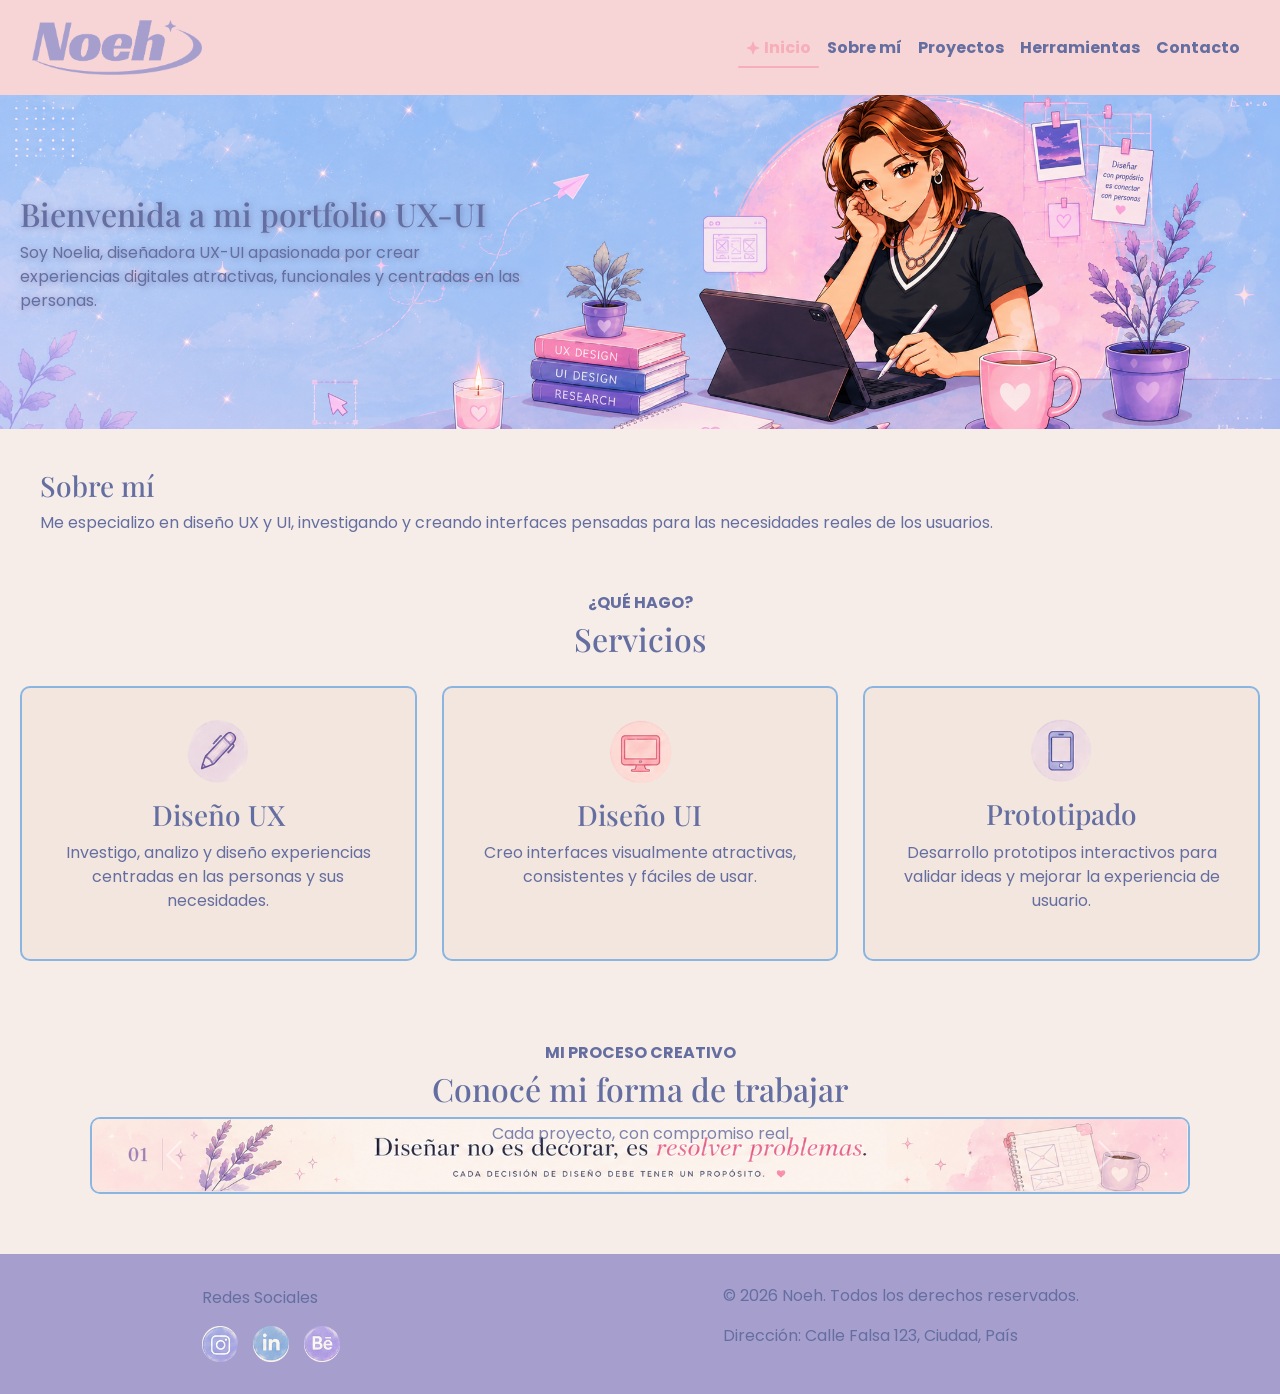
==== index.html @ d0d3dd11 "content: agrega textos personalizados en carousels de todas las paginas" ====
<!DOCTYPE html>
<html lang="es">
<head>
  <meta charset="UTF-8" />
  <meta name="viewport" content="width=device-width, initial-scale=1.0" />
  <title>Noeh | Portfolio UX-UI</title>

  <link rel="preconnect" href="https://fonts.googleapis.com">
  <link rel="preconnect" href="https://fonts.gstatic.com" crossorigin>
  <link href="https://fonts.googleapis.com/css2?family=Playfair+Display:wght@700&family=Poppins:wght@400;600;700&display=swap" rel="stylesheet">

  <!-- Bootstrap CSS (CDN) -->
  <link href="https://cdn.jsdelivr.net/npm/bootstrap@5.3.3/dist/css/bootstrap.min.css" rel="stylesheet">

  <link rel="stylesheet" href="styles/style.css" />
</head>
<body class="fondo-rosa">

  <!--navbar de Bootstrap-->
  <nav class="navbar navbar-expand-md navbar-custom">
    <div class="container-fluid">
      <a class="navbar-brand" href="index.html">
        <img src="assets/images/noehlogo.png" alt="Logo Noeh" />
      </a>

      <button class="navbar-toggler" type="button" data-bs-toggle="collapse" data-bs-target="#navbarNav" aria-controls="navbarNav" aria-expanded="false" aria-label="Abrir menú">
        <span class="navbar-toggler-icon"></span>
      </button>

      <div class="collapse navbar-collapse" id="navbarNav">
        <ul class="navbar-nav ms-auto">
          <li class="nav-item"><a class="nav-link active" href="index.html">Inicio</a></li>
          <li class="nav-item"><a class="nav-link" href="pages/sobre-mi.html">Sobre mí</a></li>
          <li class="nav-item"><a class="nav-link" href="pages/proyectos.html">Proyectos</a></li>
          <li class="nav-item"><a class="nav-link" href="pages/herramientas.html">Herramientas</a></li>
          <li class="nav-item"><a class="nav-link" href="pages/contacto.html">Contacto</a></li>
        </ul>
      </div>
    </div>
  </nav>

  <!--hero con imagen de fondo-->
  <section class="hero-imagen">
    <div class="hero-texto">
      <h2>Bienvenida a mi portfolio UX-UI</h2>
      <p>Soy Noelia, diseñadora UX-UI apasionada por crear experiencias digitales atractivas, funcionales y centradas en las personas.</p>
    </div>
  </section>

  <!--main es principal-->
  <main>

    <article>
      <h3>Sobre mí</h3>
      <p>Me especializo en diseño UX y UI, investigando y creando interfaces pensadas para las necesidades reales de los usuarios.</p>
    </article>

    <section class="seccion-centrada">
      <p class="etiqueta">¿QUÉ HAGO?</p>
      <h2>Servicios</h2>

      <div class="lista">

        <article class="card" tabindex="0">
          <img src="assets/images/disenioux.png" alt="Ícono Diseño UX" />
          <h3>Diseño UX</h3>
          <p>Investigo, analizo y diseño experiencias centradas en las personas y sus necesidades.</p>
        </article>

        <article class="card" tabindex="0">
          <img src="assets/images/disenioui.png" alt="Ícono Diseño UI" />
          <h3>Diseño UI</h3>
          <p>Creo interfaces visualmente atractivas, consistentes y fáciles de usar.</p>
        </article>

        <article class="card" tabindex="0">
          <img src="assets/images/prototipado.png" alt="Ícono Prototipado" />
          <h3>Prototipado</h3>
          <p>Desarrollo prototipos interactivos para validar ideas y mejorar la experiencia de usuario.</p>
        </article>

      </div>
    </section>

    <!--sección de galería con carousel de 8 banners y reproducción automática-->
    <section class="galeria">
      <p class="etiqueta">MI PROCESO CREATIVO</p>
      <h2>Conocé mi forma de trabajar</h2>

      <div id="carouselGaleria" class="carousel slide" data-bs-ride="carousel" data-bs-interval="3000">
        <div class="carousel-indicators">
          <button type="button" data-bs-target="#carouselGaleria" data-bs-slide-to="0" class="active" aria-current="true" aria-label="Slide 1"></button>
          <button type="button" data-bs-target="#carouselGaleria" data-bs-slide-to="1" aria-label="Slide 2"></button>
          <button type="button" data-bs-target="#carouselGaleria" data-bs-slide-to="2" aria-label="Slide 3"></button>
          <button type="button" data-bs-target="#carouselGaleria" data-bs-slide-to="3" aria-label="Slide 4"></button>
          <button type="button" data-bs-target="#carouselGaleria" data-bs-slide-to="4" aria-label="Slide 5"></button>
          <button type="button" data-bs-target="#carouselGaleria" data-bs-slide-to="5" aria-label="Slide 6"></button>
          <button type="button" data-bs-target="#carouselGaleria" data-bs-slide-to="6" aria-label="Slide 7"></button>
          <button type="button" data-bs-target="#carouselGaleria" data-bs-slide-to="7" aria-label="Slide 8"></button>
        </div>

        <div class="carousel-inner">
          <div class="carousel-item active">
            <img src="assets/images/banner1.png" alt="Banner 1" />
            <div class="carousel-caption d-none d-md-block">
              <p>Cada proyecto, con compromiso real</p>

              
            </div>
          </div>
          <div class="carousel-item">
            <img src="assets/images/banner2.png" alt="Banner 2" />
            <div class="carousel-caption d-none d-md-block">
              <p>Diseño prolijo, pensado al detalle</p> 
            </div>
          </div>
          <div class="carousel-item">
            <img src="assets/images/banner3.png" alt="Banner 3" />
            <div class="carousel-caption d-none d-md-block">
              <p>Procesos eficientes, resultados claros</p>
            </div>
          </div>
          <div class="carousel-item">
            <img src="assets/images/banner4.png" alt="Banner 4" />
            <div class="carousel-caption d-none d-md-block">
              <p>Investigación antes que suposición</p>
            </div>
          </div>
          <div class="carousel-item">
            <img src="assets/images/banner5.png" alt="Banner 5" />
            <div class="carousel-caption d-none d-md-block">
              <p>Cada pantalla, con un propósito</p>
            </div>
          </div>
          <div class="carousel-item">
            <img src="assets/images/banner6.png" alt="Banner 6" />
            <div class="carousel-caption d-none d-md-block">
              <p>Escucho antes de diseñar</p>
            </div>
          </div>
          <div class="carousel-item">
            <img src="assets/images/banner7.png" alt="Banner 7" />
            <div class="carousel-caption d-none d-md-block">
              <p>Iteración constante, mejora continua</p>
            </div>
          </div>
          <div class="carousel-item">
            <img src="assets/images/banner8.png" alt="Banner 8" />
            <div class="carousel-caption d-none d-md-block">
              <p>Comprometida con cada entrega</p>
            </div>
          </div>
        </div>

        <button class="carousel-control-prev" type="button" data-bs-target="#carouselGaleria" data-bs-slide="prev">
          <span class="carousel-control-prev-icon" aria-hidden="true"></span>
          <span class="visually-hidden">Anterior</span>
        </button>
        <button class="carousel-control-next" type="button" data-bs-target="#carouselGaleria" data-bs-slide="next">
          <span class="carousel-control-next-icon" aria-hidden="true"></span>
          <span class="visually-hidden">Siguiente</span>
        </button>
      </div>
    </section>

  </main>

  <!--footer es pie de página-->
  <footer>
   <div class="footer-content">
  <p>Redes Sociales</p>
  <div class="footer-redes">
    <a href="#" target="_blank">
      <img src="assets/images/footerinstagram.png" alt="Instagram" />
    </a>
    <a href="http://www.linkedin.com/in/noelia-arcidiacono-9204953a7" target="_blank">
      <img src="assets/images/footerlinkedin.png" alt="LinkedIn" />
    </a>
    <a href="https://www.behance.net/noeliaarcidia1" target="_blank">
      <img src="assets/images/footerbehance.png" alt="Behance" />
    </a>
  </div>
</div>

    <div class="footer-content">
      <p>© 2026 Noeh. Todos los derechos reservados.</p>
      <p>Dirección: Calle Falsa 123, Ciudad, País</p>
    </div>
  </footer>

  <!-- Bootstrap JS (CDN) - siempre antes del cierre de body -->
  <script src="https://cdn.jsdelivr.net/npm/bootstrap@5.3.3/dist/js/bootstrap.bundle.min.js"></script>

</body>
</html>

<!--el header y el footer no cambian. lo obligatorio del header es el logo y los botones
del footer rrss copy y dirección-->
<!--el titulo en h1 solo se puede usar una vez, h2 titulo de secciones (solo para titilos)
h3 subitulos o titulos de productos o cards, h4 subtitulos de titulos de productos-->
<!--p es para texto comun y corriente sin titulo, usada para subtitulo de h1-->
<!--hacer los footers y headers de las secciones y agregar los links
-->
---- styles/style.css ----
/* =====================================================
   RESET GLOBAL
   ===================================================== */

* {
  margin: 0;
  padding: 0;
  box-sizing: border-box;
}

/* =====================================================
   PALETA DE COLORES
   Fondo general: #f2e6df
   Títulos y logo: #a69fce
   Subtítulos y detalles: #89b5e0
   Texto y sombreados: #656ea0
   Fondo hero y detalles: #f7adba
   ===================================================== */

body {
  font-family: 'Poppins', sans-serif;
  background-color: rgb(242, 230, 223);
  color: rgb(101, 110, 160);
}

/* Clase extra para páginas con fondo rosa completo (ej: Sobre mí) */
.fondo-rosa {
  background-color: #f2e6dfae;
}

h1,
h2,
h3 {
  font-family: 'Playfair Display', serif;
}

/* =====================================================
   HEADER / NAVBAR
   Mobile-first: logo arriba, nav abajo (grid de 1 columna)
   ===================================================== */

header {
  display: grid;
  grid-template-columns: 1fr;
  grid-template-areas:
    "logo"
    "nav";
  gap: 15px;
  align-items: center;
  background-color: rgba(247, 173, 186, 0.4);
  padding: 20px;
}

header .logo {
  grid-area: logo;
}

header .logo img {
  height: 60px;
}

header nav {
  grid-area: nav;
}

header nav ul {
  display: flex;
  flex-wrap: wrap;
  align-items: center;
  gap: 20px;
  list-style: none;
}

header nav ul li a {
  color: rgb(101, 110, 160);
  text-decoration: none;
  font-weight: bold;
}

header nav ul li a:hover {
  color: rgb(166, 159, 206);
}

/* ---------- MAIN ---------- */

main {
  padding: 20px;
}

/* ---------- HERO CON IMAGEN DE FONDO (solo Index) ---------- */

.hero-imagen {
  background-image: url('../assets/images/heroceleste.png');
  background-size: cover;
  background-position: right center;
  padding: 100px 20px;
}

.hero-imagen .hero-texto {
  max-width: 500px;
  color: #656ea0;
}

.hero-imagen h2 {
  color: #656ea0;
  text-shadow: 1px 1px 6px #656ea099;
}

.hero-imagen p {
  color: #656ea0;
  text-shadow: 1px 1px 6px #656ea099;
}

.hero-texto {
  flex: 1;
}

.hero h2 {
  color: rgb(101, 110, 160);
}

.imagen-seccion {
  max-width: 300px;
  border-radius: 10px;
}

.seccion-centrada {
  text-align: center;
}

/* =====================================================
   PRESENTACIÓN (Sobre mí, Proyectos, Herramientas, Contacto)
   Mobile-first: texto arriba, imagen abajo (grid de 1 columna con áreas)
   ===================================================== */

.presentacion {
  display: grid;
  grid-template-columns: 1fr;
  grid-template-areas:
    "texto"
    "imagen";
  gap: 30px;
  padding: 40px 20px;
  margin-bottom: 30px;
}

.presentacion-texto {
  grid-area: texto;
  text-align: left;
}

.presentacion-imagen {
  grid-area: imagen;
  width: 100%;
  max-width: 100%;
  height: auto;
  border-radius: 10px;
}

.etiqueta {
  color: rgb(101, 110, 160);
  font-weight: bold;
  margin-bottom: 5px;
}

.punto {
  display: flex;
  align-items: flex-start;
  gap: 15px;
  margin-bottom: 20px;
}

.punto img {
  max-width: 35px;
}

.punto h3 {
  margin-bottom: 5px;
}

.btn-cv {
  display: inline-block;
  background-color: #f7adba;
  color: #f2e6df;
  text-decoration: none;
  font-weight: bold;
  padding: 12px 25px;
  border-radius: 30px;
  margin-top: 10px;
}

.btn-cv:hover {
  background-color: rgb(166, 159, 206);
}

/* Artículos de contenido (párrafos sueltos) */

article {
  padding: 20px;
  margin-bottom: 20px;
}

.destacado {
  color: rgb(247, 173, 186);
  font-weight: bold;
}

/* =====================================================
   GRILLA DE CARDS (Servicios, Stats, Proyectos)
   Mobile-first: 1 columna apilada
   ===================================================== */

.lista {
  display: grid;
  grid-template-columns: 1fr;
  gap: 25px;
  max-width: 1400px;
  margin: 0 auto;
  padding: 20px 0;
}
.card {
  background-color: #f2e6df;
  border: 2px solid rgb(137, 181, 224);
  padding: 30px 25px;
  text-align: center;
  border-radius: 10px;
}

.card img {
  max-width: 70px;
  display: block;
  margin: 0 auto 15px;
}

.card h3 {
  margin-bottom: 10px;
}

/* Imagen de portada dentro de las cards de Proyectos (más grande que un ícono) */

.card img.imagen-proyecto {
  width: 100%;
  height: 140px;
  object-fit: cover;
  margin-bottom: 15px;
  max-width: none;
}

/* =====================================================
   GRILLA DE CARDS CUADRADAS (Herramientas)
   Mobile-first: 1 columna apilada
   ===================================================== */

.lista-cuadrada {
  display: grid;
  grid-template-columns: 1fr;
  gap: 20px;
  max-width: 480px;
  margin: 0 auto;
  padding: 20px 0;
}

.card-cuadrada {
  background-color: #f2e6df;
  border: 2px solid rgb(137, 181, 224);
  padding: 20px;
  aspect-ratio: 1 / 1;
  display: flex;
  flex-direction: column;
  align-items: center;
  justify-content: center;
  text-align: center;
  border-radius: 10px;
}

.card-cuadrada img {
  max-width: 60px;
  margin-bottom: 10px;
}

/* ---------- CONTACTO ---------- */

.contacto-contenido {
  display: flex;
  flex-wrap: wrap;
  gap: 20px;
  padding: 20px 0;
}

.formulario,
.info-contacto {
  background-color: #f2e6df;
  border: 2px solid rgb(137, 181, 224);
  padding: 25px;
  flex: 1 1 300px;
  border-radius: 10px;
}

.formulario label {
  display: block;
  font-weight: bold;
  margin-bottom: 5px;
  margin-top: 15px;
}

.formulario label:first-child {
  margin-top: 0;
}

.formulario input,
.formulario textarea {
  width: 100%;
  padding: 10px;
  border: 1px solid rgb(137, 181, 224);
  border-radius: 10px;
  font-family: 'Poppins', sans-serif;
  color: rgb(101, 110, 160);
}

.formulario button {
  margin-top: 20px;
  background-color: rgb(247, 173, 186);
  color: #f2e6df;
  border: none;
  padding: 12px 25px;
  border-radius: 30px;
  font-weight: bold;
  cursor: pointer;
}

.formulario button:hover {
  background-color: rgb(101, 110, 160);
}

.dato-contacto {
  display: flex;
  align-items: center;
  gap: 15px;
  margin-bottom: 20px;
}

.dato-contacto img {
  max-width: 40px;
}

.dato-contacto h3 {
  font-size: 1rem;
  margin-bottom: 3px;
}

/* =====================================================
   FOOTER
   ===================================================== */

footer {
  display: flex;
  justify-content: space-around;
  align-items: center;
  gap: 20px;
  background-color: rgb(166, 159, 206);
  color: rgb(101, 110, 160);
  padding: 20px;
  flex-wrap: wrap;
}

footer a {
  color: rgb(101, 110, 160);
}

footer .footer-content {
  padding: 10px;
}

/* =====================================================
   RESPONSIVE — ESCALERA MOBILE-FIRST
   ===================================================== */

/* ---------- TABLET (a partir de 768px) ---------- */

@media (min-width: 768px) {

  /* La navbar pasa de apilada a una sola fila: logo a la izquierda, nav a la derecha */
  header {
    grid-template-columns: auto 1fr;
    grid-template-areas: "logo nav";
  }

    .hero-imagen {
    background-position: center;
  }
  header nav ul {
    justify-content: flex-end;
  }

  /* Las cards pasan de 1 a 2 columnas */
  .lista {
    grid-template-columns: repeat(2, 1fr);
  }

  .lista-cuadrada {
    grid-template-columns: repeat(2, 1fr);
  }
}

/* ---------- DESKTOP (a partir de 1024px) ---------- */

@media (min-width: 1024px) {

  /* El texto y la imagen de "Presentación" quedan lado a lado */
  .presentacion {
    grid-template-columns: 2fr 1fr;
    grid-template-areas: "texto imagen";
    align-items: center;
  }

  /* Las cards pasan a 3 columnas */
  .lista {
    grid-template-columns: repeat(3, 1fr);
  }
/* Excepción: Proyectos siempre en 4 columnas en escritorio */
  .lista.lista-4 {
    grid-template-columns: repeat(4, 1fr);
  }
  /* Las cards cuadradas de Herramientas quedan en 3x3 */
  .lista-cuadrada {
    grid-template-columns: repeat(3, 1fr);
  }
}


/* =====================================================
   BOOTSTRAP — ESTILOS PROPIOS SOBRE LOS COMPONENTES
   ===================================================== */

/* ---------- NAVBAR DE BOOTSTRAP ---------- */

.navbar-custom {
  background-color: rgba(247, 173, 186, 0.4);
  padding: 15px 20px;
}

.navbar-custom .navbar-brand img {
  height: 55px;
}

.navbar-custom .nav-link {
  color: rgb(101, 110, 160) !important;
  font-weight: bold;
  font-family: 'Poppins', sans-serif;
}

.navbar-custom .nav-link:hover,
.navbar-custom .nav-link.active {
  color: rgb(166, 159, 206) !important;
}

/* Ícono hamburguesa con el color de la paleta en vez del gris por defecto */
.navbar-custom .navbar-toggler {
  border-color: rgb(101, 110, 160);
}

.navbar-custom .navbar-toggler-icon {
  background-image: url("data:image/svg+xml,%3csvg xmlns='http://www.w3.org/2000/svg' viewBox='0 0 30 30'%3e%3cpath stroke='rgba(101,110,160,1)' stroke-linecap='round' stroke-miterlimit='10' stroke-width='2' d='M4 7h22M4 15h22M4 23h22'/%3e%3c/svg%3e");
}

/* ---------- LINK ACTIVO DEL NAVBAR (con "+" y línea rosa) ---------- */

.navbar-custom .nav-link {
  position: relative;
  padding-bottom: 8px;
}

.navbar-custom .nav-link.active {
  color: rgb(247, 173, 186) !important;
}

/* Destello (imagen) al lado del texto activo */
.navbar-custom .nav-link.active::before {
  content: "";
  display: inline-block;
  width: 14px;
  height: 14px;
  margin-right: 4px;
  background-image: url('../assets/images/destello.png');
  background-size: contain;
  background-repeat: no-repeat;
  vertical-align: middle;
}

/* La línea rosa debajo, solo en el link activo */
.navbar-custom .nav-link.active::after {
  content: "";
  position: absolute;
  left: 0;
  bottom: 0;
  width: 100%;
  height: 2px;
  background-color: rgb(247, 173, 186);
  border-radius: 2px;
}

/* ---------- CAROUSEL / GALERÍA (8 banners, autoplay) ---------- */

.galeria {
  padding: 40px 20px;
  text-align: center;
}

.galeria .carousel {
  max-width: 1100px;
  margin: 0 auto;
  border-radius: 10px;
  overflow: hidden;
  border: 2px solid rgb(137, 181, 224);
}

.galeria .carousel-item img {
  width: 100%;
  height: auto;
  aspect-ratio: 15 / 1;
  object-fit: cover;
}

.galeria .carousel-caption {
  background-color: rgba(101, 110, 160, 0);
  border-radius: 10px;
  padding: 10px;
   color: rgba(101, 110, 160, 0.842)
}

/* Con 8 indicadores, se ven muy apretados por defecto: los achicamos un poco */
.galeria .carousel-indicators [data-bs-target] {
  background-color: rgba(101, 110, 160, 0);
  width: 10px;
  height: 10px;
  border-radius: 50%;
  margin: 0 4px;
}

.galeria .carousel-control-prev-icon,
.galeria .carousel-control-next-icon {
  background-color: rgba(101, 110, 160, 0);
  border-radius: 50%;
  padding: 18px;
}

/* ---------- INTERACCIÓN EN LAS CARDS (hover + selección) ---------- */

.card,
.card-cuadrada {
  transition: box-shadow 0.3s ease, border 0.3s ease;
}

.card:hover,
.card-cuadrada:hover {
  box-shadow: 0 6px 16px rgba(101, 110, 160, 0.5);
}

.card:focus,
.card-cuadrada:focus {
  outline: none;
  border: 4px solid rgb(101, 110, 160);
}

/* Asegurar el color violeta oscuro en los textos de las cards */
.card h3,
.card p {
  color: rgb(101, 110, 160);
}

/* ---------- INTERACCIÓN EN LOS LINKS DEL FOOTER ---------- */

footer a {
  text-decoration: none;
  transition: font-weight 0.2s ease;
}

footer a:hover {
  text-decoration: underline;
}

footer a:focus {
  outline: none;
  font-weight: bold;
}
/* ---------- LOGOS DE REDES SOCIALES EN EL FOOTER ---------- */

.footer-redes {
  display: flex;
  gap: 15px;
  margin-top: 10px;
}

.footer-redes img {
  width: 36px;
  height: 36px;
  transition: transform 0.3s ease;
}

.footer-redes a:hover img {
  transform: scale(1.15);
}
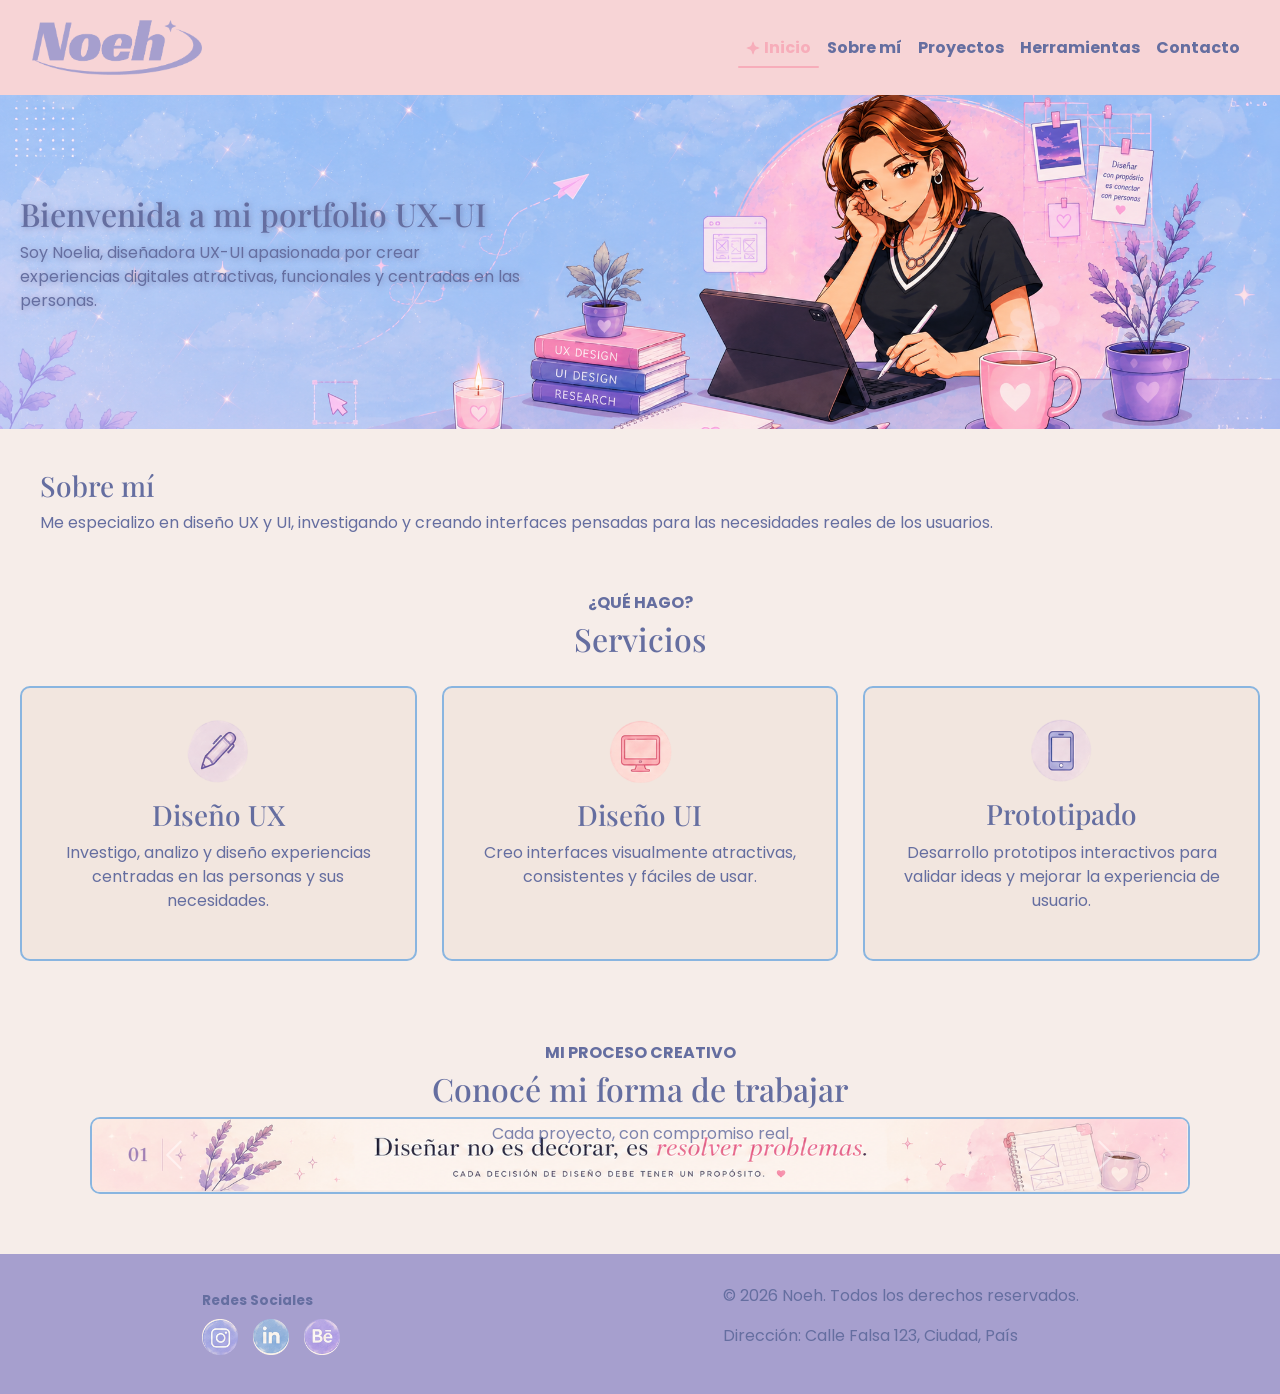
==== commit 2024d2ef: "fix: cambia titulo Redes Sociales de p a h3 y aplica estilo bold" ====
--- a/index.html
+++ b/index.html
@@ -101,7 +101,7 @@
 
         <div class="carousel-inner">
           <div class="carousel-item active">
-            <img src="assets/images/banner1.png" alt="Banner 1" />
+            <img src="assets/images/banner1.png" alt="Cada proyecto, con compromiso real" />
             <div class="carousel-caption d-none d-md-block">
               <p>Cada proyecto, con compromiso real</p>
 
@@ -109,43 +109,43 @@
             </div>
           </div>
           <div class="carousel-item">
-            <img src="assets/images/banner2.png" alt="Banner 2" />
+            <img src="assets/images/banner2.png" alt="Diseño prolijo, pensado al detalle" />
             <div class="carousel-caption d-none d-md-block">
               <p>Diseño prolijo, pensado al detalle</p> 
             </div>
           </div>
           <div class="carousel-item">
-            <img src="assets/images/banner3.png" alt="Banner 3" />
+            <img src="assets/images/banner3.png" alt="Procesos eficientes, resultados claros" />
             <div class="carousel-caption d-none d-md-block">
               <p>Procesos eficientes, resultados claros</p>
             </div>
           </div>
           <div class="carousel-item">
-            <img src="assets/images/banner4.png" alt="Banner 4" />
+            <img src="assets/images/banner4.png" alt="Investigación antes que suposición" />
             <div class="carousel-caption d-none d-md-block">
               <p>Investigación antes que suposición</p>
             </div>
           </div>
           <div class="carousel-item">
-            <img src="assets/images/banner5.png" alt="Banner 5" />
+            <img src="assets/images/banner5.png" alt="Cada pantalla, con un propósito" />
             <div class="carousel-caption d-none d-md-block">
               <p>Cada pantalla, con un propósito</p>
             </div>
           </div>
           <div class="carousel-item">
-            <img src="assets/images/banner6.png" alt="Banner 6" />
+            <img src="assets/images/banner6.png" alt="Escucho antes de diseñar" />
             <div class="carousel-caption d-none d-md-block">
               <p>Escucho antes de diseñar</p>
             </div>
           </div>
           <div class="carousel-item">
-            <img src="assets/images/banner7.png" alt="Banner 7" />
+            <img src="assets/images/banner7.png" alt="Iteración constante, mejora continua" />
             <div class="carousel-caption d-none d-md-block">
               <p>Iteración constante, mejora continua</p>
             </div>
           </div>
           <div class="carousel-item">
-            <img src="assets/images/banner8.png" alt="Banner 8" />
+            <img src="assets/images/banner8.png" alt="Comprometida con cada entrega" />
             <div class="carousel-caption d-none d-md-block">
               <p>Comprometida con cada entrega</p>
             </div>
@@ -168,12 +168,12 @@
   <!--footer es pie de página-->
   <footer>
    <div class="footer-content">
-  <p>Redes Sociales</p>
-  <div class="footer-redes">
-    <a href="#" target="_blank">
-      <img src="assets/images/footerinstagram.png" alt="Instagram" />
-    </a>
-    <a href="http://www.linkedin.com/in/noelia-arcidiacono-9204953a7" target="_blank">
+    <h3>Redes Sociales</h3>
+    <div class="footer-redes">
+      <a href="#" target="_blank">
+        <img src="assets/images/footerinstagram.png" alt="Instagram" />
+      </a>
+      <a href="http://www.linkedin.com/in/noelia-arcidiacono-9204953a7" target="_blank">
       <img src="assets/images/footerlinkedin.png" alt="LinkedIn" />
     </a>
     <a href="https://www.behance.net/noeliaarcidia1" target="_blank">
--- a/styles/style.css
+++ b/styles/style.css
@@ -370,6 +370,13 @@
 footer .footer-content {
   padding: 10px;
 }
+
+footer .footer-content h3 {
+  font-size: 0.85rem;
+  font-weight: bold;
+  font-family: 'Poppins', sans-serif;
+}
+
 
 /* =====================================================
    RESPONSIVE — ESCALERA MOBILE-FIRST
@@ -568,21 +575,7 @@
   color: rgb(101, 110, 160);
 }
 
-/* ---------- INTERACCIÓN EN LOS LINKS DEL FOOTER ---------- */
-
-footer a {
-  text-decoration: none;
-  transition: font-weight 0.2s ease;
-}
-
-footer a:hover {
-  text-decoration: underline;
-}
-
-footer a:focus {
-  outline: none;
-  font-weight: bold;
-}
+
 /* ---------- LOGOS DE REDES SOCIALES EN EL FOOTER ---------- */
 
 .footer-redes {
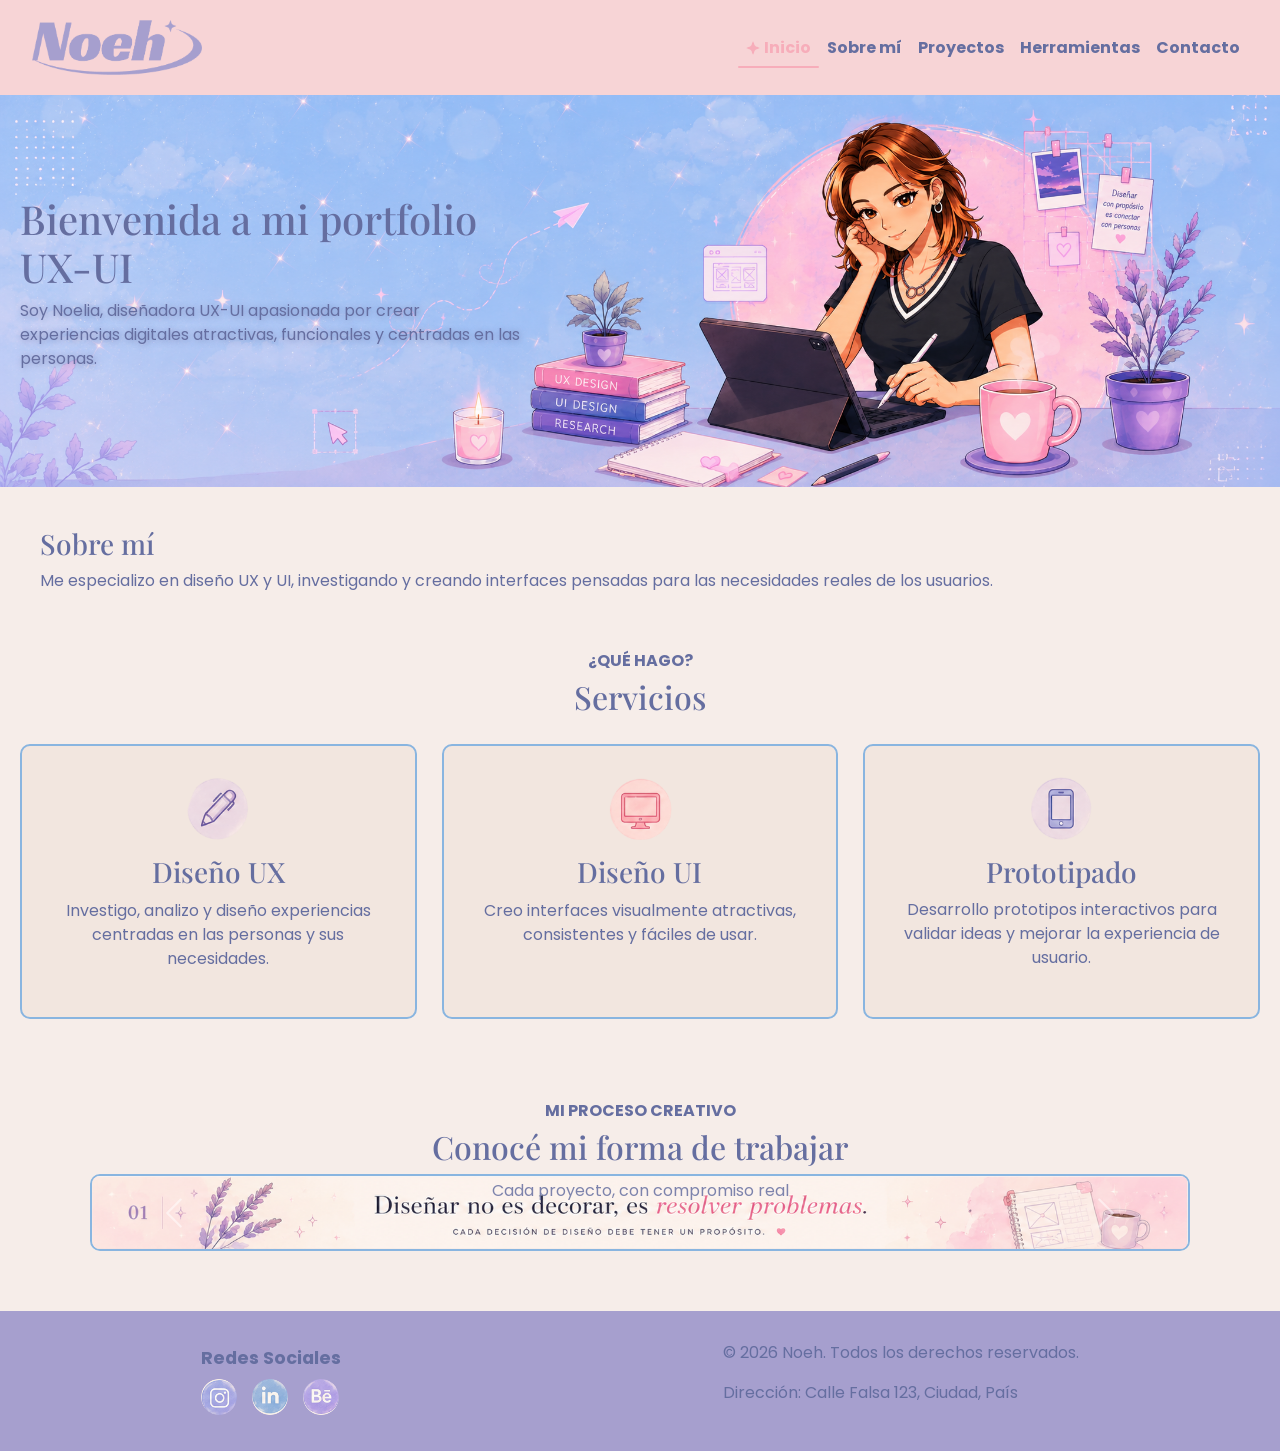
==== commit 770565d2: "chore: backupstyle y gitnore" ====
--- a/index.html
+++ b/index.html
@@ -42,7 +42,7 @@
   <!--hero con imagen de fondo-->
   <section class="hero-imagen">
     <div class="hero-texto">
-      <h2>Bienvenida a mi portfolio UX-UI</h2>
+      <h1>Bienvenida a mi portfolio UX-UI</h1>
       <p>Soy Noelia, diseñadora UX-UI apasionada por crear experiencias digitales atractivas, funcionales y centradas en las personas.</p>
     </div>
   </section>
@@ -194,10 +194,3 @@
 </body>
 </html>
 
-<!--el header y el footer no cambian. lo obligatorio del header es el logo y los botones
-del footer rrss copy y dirección-->
-<!--el titulo en h1 solo se puede usar una vez, h2 titulo de secciones (solo para titilos)
-h3 subitulos o titulos de productos o cards, h4 subtitulos de titulos de productos-->
-<!--p es para texto comun y corriente sin titulo, usada para subtitulo de h1-->
-<!--hacer los footers y headers de las secciones y agregar los links
--->
--- a/styles/style.css
+++ b/styles/style.css
@@ -372,7 +372,7 @@
 }
 
 footer .footer-content h3 {
-  font-size: 0.85rem;
+  font-size: 1.10rem;
   font-weight: bold;
   font-family: 'Poppins', sans-serif;
 }
@@ -587,9 +587,11 @@
 .footer-redes img {
   width: 36px;
   height: 36px;
-  transition: transform 0.3s ease;
+  border-radius: 50%;
+  transition: transform 0.3s ease, box-shadow 0.3s ease;
 }
 
 .footer-redes a:hover img {
   transform: scale(1.15);
-}+  box-shadow: 0 6px 16px rgba(101, 110, 160, 0.5);
+}
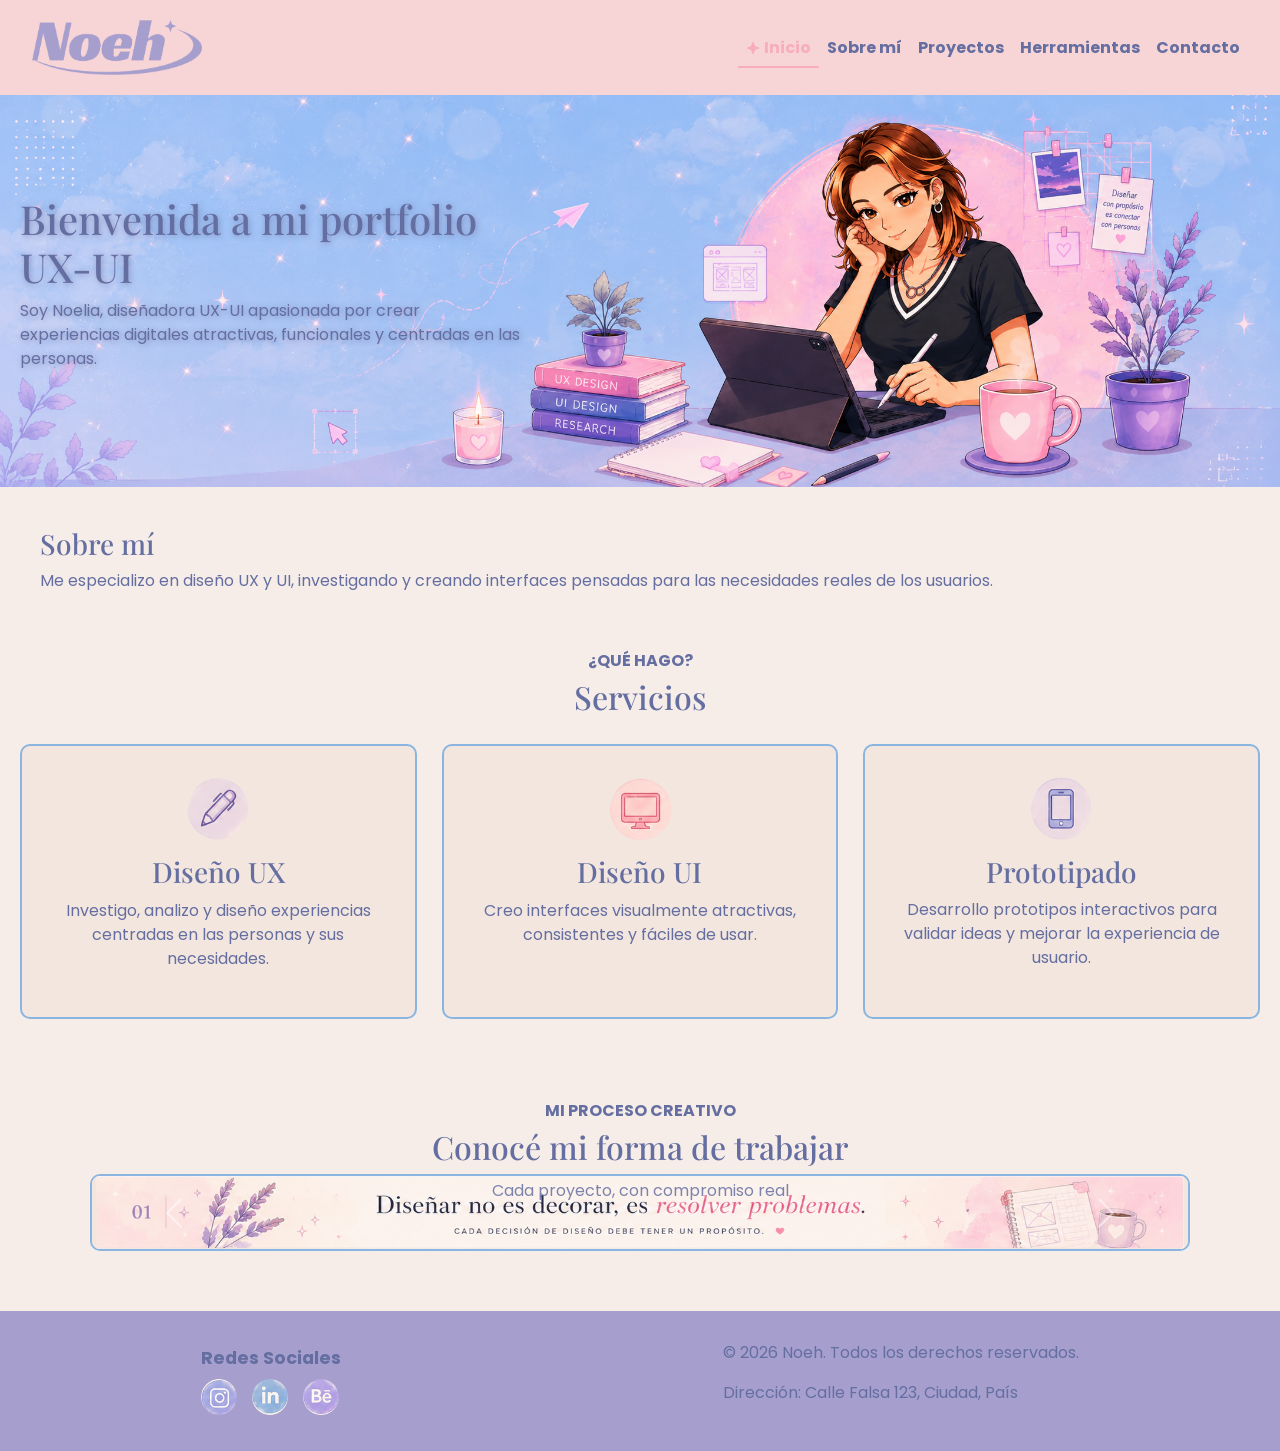
==== commit 933e56c6: "feat: agrega animaciones con SCSS avanzado (mixins con parametros, extend) y libreria AOS" ====
--- a/index.html
+++ b/index.html
@@ -12,7 +12,9 @@
   <!-- Bootstrap CSS (CDN) -->
   <link href="https://cdn.jsdelivr.net/npm/bootstrap@5.3.3/dist/css/bootstrap.min.css" rel="stylesheet">
 
-  <link rel="stylesheet" href="styles/style.css" />
+  <link href="https://unpkg.com/aos@2.3.1/dist/aos.css" rel="stylesheet">
+
+  <link rel="stylesheet" href="css/style.css" />
 </head>
 <body class="fondo-rosa">
 
@@ -42,7 +44,7 @@
   <!--hero con imagen de fondo-->
   <section class="hero-imagen">
     <div class="hero-texto">
-      <h1>Bienvenida a mi portfolio UX-UI</h1>
+      <h1 data-aos="fade-up" data-aos-duration="1000">Bienvenida a mi portfolio UX-UI</h1>
       <p>Soy Noelia, diseñadora UX-UI apasionada por crear experiencias digitales atractivas, funcionales y centradas en las personas.</p>
     </div>
   </section>
@@ -191,6 +193,11 @@
   <!-- Bootstrap JS (CDN) - siempre antes del cierre de body -->
   <script src="https://cdn.jsdelivr.net/npm/bootstrap@5.3.3/dist/js/bootstrap.bundle.min.js"></script>
 
+  <script src="https://unpkg.com/aos@2.3.1/dist/aos.js"></script>
+<script>
+  AOS.init();
+</script>
+
 </body>
 </html>
 
--- a/css/style.css
+++ b/css/style.css
@@ -0,0 +1,519 @@
+@keyframes pulso {
+  0% {
+    box-shadow: 0 0 0 0 rgba(101, 110, 160, 0.5);
+  }
+  70% {
+    box-shadow: 0 0 0 14px rgba(101, 110, 160, 0);
+  }
+  100% {
+    box-shadow: 0 0 0 0 rgba(101, 110, 160, 0);
+  }
+}
+.card h3,
+.card p {
+  color: #656ea0;
+}
+
+h1,
+h2,
+h3 {
+  font-family: "Playfair Display", serif;
+}
+
+body {
+  font-family: "Poppins", sans-serif;
+}
+
+* {
+  margin: 0;
+  padding: 0;
+  box-sizing: border-box;
+}
+
+body {
+  background-color: #f2e6df;
+  color: #656ea0;
+}
+
+.fondo-rosa {
+  background-color: rgba(242, 230, 223, 0.6823529412);
+}
+
+main {
+  padding: 20px;
+}
+
+article {
+  padding: 20px;
+  margin-bottom: 20px;
+}
+
+.etiqueta {
+  color: #656ea0;
+  font-weight: bold;
+  margin-bottom: 5px;
+}
+
+.seccion-centrada {
+  text-align: center;
+}
+
+.destacado {
+  color: #f7adba;
+  font-weight: bold;
+}
+
+.navbar-custom {
+  background-color: rgba(247, 173, 186, 0.4);
+  padding: 15px 20px;
+}
+.navbar-custom .navbar-brand img {
+  height: 55px;
+}
+.navbar-custom .navbar-toggler {
+  border-color: #656ea0;
+}
+.navbar-custom .navbar-toggler-icon {
+  background-image: url("data:image/svg+xml,%3csvg xmlns='http://www.w3.org/2000/svg' viewBox='0 0 30 30'%3e%3cpath stroke='rgba(101,110,160,1)' stroke-linecap='round' stroke-miterlimit='10' stroke-width='2' d='M4 7h22M4 15h22M4 23h22'/%3e%3c/svg%3e");
+}
+
+.navbar-custom .nav-link {
+  position: relative;
+  padding-bottom: 8px;
+  color: #656ea0 !important;
+  font-weight: bold;
+  font-family: "Poppins", sans-serif;
+  display: inline-block;
+  transition: color 0.3s ease, transform 0.3s ease;
+}
+.navbar-custom .nav-link:hover {
+  color: #a69fce !important;
+  transform: scale(1.1);
+}
+.navbar-custom .nav-link.active {
+  color: #f7adba !important;
+}
+.navbar-custom .nav-link.active::before {
+  content: "";
+  display: inline-block;
+  width: 14px;
+  height: 14px;
+  margin-right: 4px;
+  background-image: url("../../assets/images/destello.png");
+  background-size: contain;
+  background-repeat: no-repeat;
+  vertical-align: middle;
+}
+.navbar-custom .nav-link.active::after {
+  content: "";
+  position: absolute;
+  left: 0;
+  bottom: 0;
+  width: 100%;
+  height: 2px;
+  background-color: #f7adba;
+  border-radius: 2px;
+}
+
+&:hover {
+  color: #a69fce !important;
+}
+
+&.active {
+  color: #f7adba !important;
+}
+&.active::before {
+  content: "";
+  display: inline-block;
+  width: 14px;
+  height: 14px;
+  margin-right: 4px;
+  background-image: url("../assets/images/destello.png");
+  background-size: contain;
+  background-repeat: no-repeat;
+  vertical-align: middle;
+}
+&.active::after {
+  content: "";
+  position: absolute;
+  left: 0;
+  bottom: 0;
+  width: 100%;
+  height: 2px;
+  background-color: #f7adba;
+  border-radius: 2px;
+}
+
+footer {
+  display: flex;
+  justify-content: space-around;
+  align-items: center;
+  gap: 20px;
+  background-color: #a69fce;
+  color: #656ea0;
+  padding: 20px;
+  flex-wrap: wrap;
+}
+footer a {
+  color: #656ea0;
+}
+footer .footer-content {
+  padding: 10px;
+}
+footer .footer-content h3 {
+  font-size: 1.1rem;
+  font-weight: bold;
+  font-family: "Poppins", sans-serif;
+}
+
+.footer-redes {
+  display: flex;
+  gap: 15px;
+  margin-top: 10px;
+}
+.footer-redes img {
+  width: 36px;
+  height: 36px;
+  border-radius: 50%;
+  transition: transform 0.3s ease, box-shadow 0.3s ease;
+}
+.footer-redes a:hover img {
+  transform: scale(1.15);
+  box-shadow: 0 6px 16px rgba(101, 110, 160, 0.5);
+}
+
+.btn-cv {
+  display: inline-block;
+  background-color: #f7adba;
+  color: #f2e6df;
+  text-decoration: none;
+  font-weight: bold;
+  padding: 12px 25px;
+  border-radius: 30px;
+  margin-top: 10px;
+  animation: pulso 1.8s ease-in-out infinite;
+}
+.btn-cv:hover {
+  background-color: #a69fce;
+}
+
+.formulario button {
+  margin-top: 20px;
+  background-color: #f7adba;
+  color: #f2e6df;
+  border: none;
+  padding: 12px 25px;
+  border-radius: 30px;
+  font-weight: bold;
+  cursor: pointer;
+  animation: pulso 2s ease-in-out infinite;
+}
+.formulario button:hover {
+  background-color: #656ea0;
+}
+
+.lista {
+  display: grid;
+  grid-template-columns: 1fr;
+}
+@media (min-width: 768px) {
+  .lista {
+    grid-template-columns: repeat(2, 1fr);
+  }
+}
+@media (min-width: 1024px) {
+  .lista {
+    grid-template-columns: repeat(3, 1fr);
+  }
+}
+.lista {
+  gap: 25px;
+  max-width: 1400px;
+  margin: 0 auto;
+  padding: 20px 0;
+}
+@media (min-width: 1024px) {
+  .lista.lista-4 {
+    grid-template-columns: repeat(4, 1fr);
+  }
+}
+
+.card {
+  background-color: #f2e6df;
+  border: 2px solid #89b5e0;
+  border-radius: 10px;
+  text-align: center;
+  transition: box-shadow 0.3s ease, border 0.3s ease, transform 0.3s ease;
+}
+.card:hover {
+  box-shadow: 0 6px 16px rgba(101, 110, 160, 0.5);
+  transform: scale(1.04);
+}
+.card:focus {
+  outline: none;
+  border: 4px solid #656ea0;
+}
+.card {
+  padding: 30px 25px;
+}
+.card img {
+  max-width: 70px;
+  display: block;
+  margin: 0 auto 15px;
+}
+.card img.imagen-proyecto {
+  width: 100%;
+  height: 140px;
+  object-fit: cover;
+  margin-bottom: 15px;
+  max-width: none;
+}
+.card h3,
+.card p {
+  color: #656ea0;
+}
+.card h3 {
+  margin-bottom: 10px;
+}
+
+.lista-cuadrada {
+  display: grid;
+  grid-template-columns: repeat(2, 1fr);
+  gap: 20px;
+  max-width: 480px;
+  margin: 0 auto;
+  padding: 20px 0;
+}
+@media (min-width: 1024px) {
+  .lista-cuadrada {
+    grid-template-columns: repeat(3, 1fr);
+  }
+}
+
+.card-cuadrada {
+  background-color: #f2e6df;
+  border: 2px solid #89b5e0;
+  border-radius: 10px;
+  text-align: center;
+  transition: box-shadow 0.3s ease, border 0.3s ease, transform 0.3s ease;
+}
+.card-cuadrada:hover {
+  box-shadow: 0 6px 16px rgba(101, 110, 160, 0.5);
+  transform: scale(1.08);
+}
+.card-cuadrada:focus {
+  outline: none;
+  border: 4px solid #656ea0;
+}
+.card-cuadrada {
+  padding: 20px;
+  aspect-ratio: 1/1;
+  display: flex;
+  flex-direction: column;
+  align-items: center;
+  justify-content: center;
+}
+.card-cuadrada img {
+  max-width: 60px;
+  margin-bottom: 10px;
+}
+
+.hero-imagen {
+  background-image: url("../assets/images/heroceleste.png");
+  background-size: cover;
+  background-position: center;
+  background-repeat: no-repeat;
+  aspect-ratio: 1920/500;
+  display: flex;
+  align-items: center;
+  padding: 20px;
+}
+@media (min-width: 768px) {
+  .hero-imagen {
+    padding: 40px;
+  }
+}
+@media (min-width: 1024px) {
+  .hero-imagen {
+    padding: 100px 20px;
+  }
+}
+.hero-imagen .hero-texto {
+  max-width: 260px;
+}
+@media (min-width: 768px) {
+  .hero-imagen .hero-texto {
+    max-width: 400px;
+  }
+}
+@media (min-width: 1024px) {
+  .hero-imagen .hero-texto {
+    max-width: 500px;
+  }
+}
+.hero-imagen h1 {
+  font-size: 1.1rem;
+  line-height: 1.2;
+}
+@media (min-width: 768px) {
+  .hero-imagen h1 {
+    font-size: 1.8rem;
+  }
+}
+@media (min-width: 1024px) {
+  .hero-imagen h1 {
+    font-size: 2.5rem;
+  }
+}
+.hero-imagen p {
+  font-size: 0.75rem;
+}
+@media (min-width: 768px) {
+  .hero-imagen p {
+    font-size: 0.9rem;
+  }
+}
+@media (min-width: 1024px) {
+  .hero-imagen p {
+    font-size: 1rem;
+  }
+}
+.hero-imagen h1,
+.hero-imagen p {
+  color: #656ea0;
+  text-shadow: 1px 1px 6px rgba(101, 110, 160, 0.6);
+}
+
+.imagen-seccion {
+  max-width: 300px;
+  border-radius: 10px;
+}
+
+.presentacion {
+  display: grid;
+  grid-template-columns: 1fr;
+  grid-template-areas: "texto" "imagen";
+  gap: 30px;
+  padding: 40px 20px;
+  margin-bottom: 30px;
+}
+@media (min-width: 1024px) {
+  .presentacion {
+    grid-template-columns: 2fr 1fr;
+    grid-template-areas: "texto imagen";
+    align-items: center;
+  }
+}
+.presentacion-texto {
+  grid-area: texto;
+  text-align: left;
+}
+.presentacion-imagen {
+  grid-area: imagen;
+  width: 100%;
+  max-width: 100%;
+  height: auto;
+  border-radius: 10px;
+}
+
+.punto {
+  display: flex;
+  align-items: flex-start;
+  gap: 15px;
+  margin-bottom: 20px;
+}
+.punto img {
+  max-width: 35px;
+}
+.punto h3 {
+  margin-bottom: 5px;
+}
+
+.contacto-contenido {
+  display: flex;
+  flex-wrap: wrap;
+  gap: 20px;
+  padding: 20px 0;
+}
+
+.formulario,
+.info-contacto {
+  background-color: #f2e6df;
+  border: 2px solid #89b5e0;
+  border-radius: 10px;
+  padding: 25px;
+  flex: 1 1 300px;
+}
+
+.formulario label {
+  display: block;
+  font-weight: bold;
+  margin-bottom: 5px;
+  margin-top: 15px;
+}
+.formulario label:first-child {
+  margin-top: 0;
+}
+.formulario input,
+.formulario textarea {
+  width: 100%;
+  padding: 10px;
+  border: 1px solid #89b5e0;
+  border-radius: 10px;
+  font-family: "Poppins", sans-serif;
+  color: #656ea0;
+}
+
+.dato-contacto {
+  display: flex;
+  align-items: center;
+  gap: 15px;
+  margin-bottom: 20px;
+}
+.dato-contacto img {
+  max-width: 40px;
+}
+.dato-contacto h3 {
+  font-size: 1rem;
+  margin-bottom: 3px;
+}
+
+.galeria {
+  padding: 40px 20px;
+  text-align: center;
+}
+.galeria .carousel {
+  max-width: 1100px;
+  margin: 0 auto;
+  border-radius: 10px;
+  overflow: hidden;
+  border: 2px solid #89b5e0;
+}
+.galeria .carousel-item img {
+  width: 100%;
+  height: auto;
+  aspect-ratio: 15/1;
+  object-fit: contain;
+  background-color: #f2e6df;
+}
+.galeria .carousel-caption {
+  background-color: rgba(101, 110, 160, 0);
+  border-radius: 10px;
+  padding: 10px;
+  color: rgba(101, 110, 160, 0.842);
+}
+.galeria .carousel-indicators [data-bs-target] {
+  background-color: rgba(101, 110, 160, 0);
+  width: 10px;
+  height: 10px;
+  border-radius: 50%;
+  margin: 0 4px;
+}
+.galeria .carousel-control-prev-icon,
+.galeria .carousel-control-next-icon {
+  background-color: rgba(101, 110, 160, 0);
+  border-radius: 50%;
+  padding: 18px;
+}
+
+/*# sourceMappingURL=style.css.map */
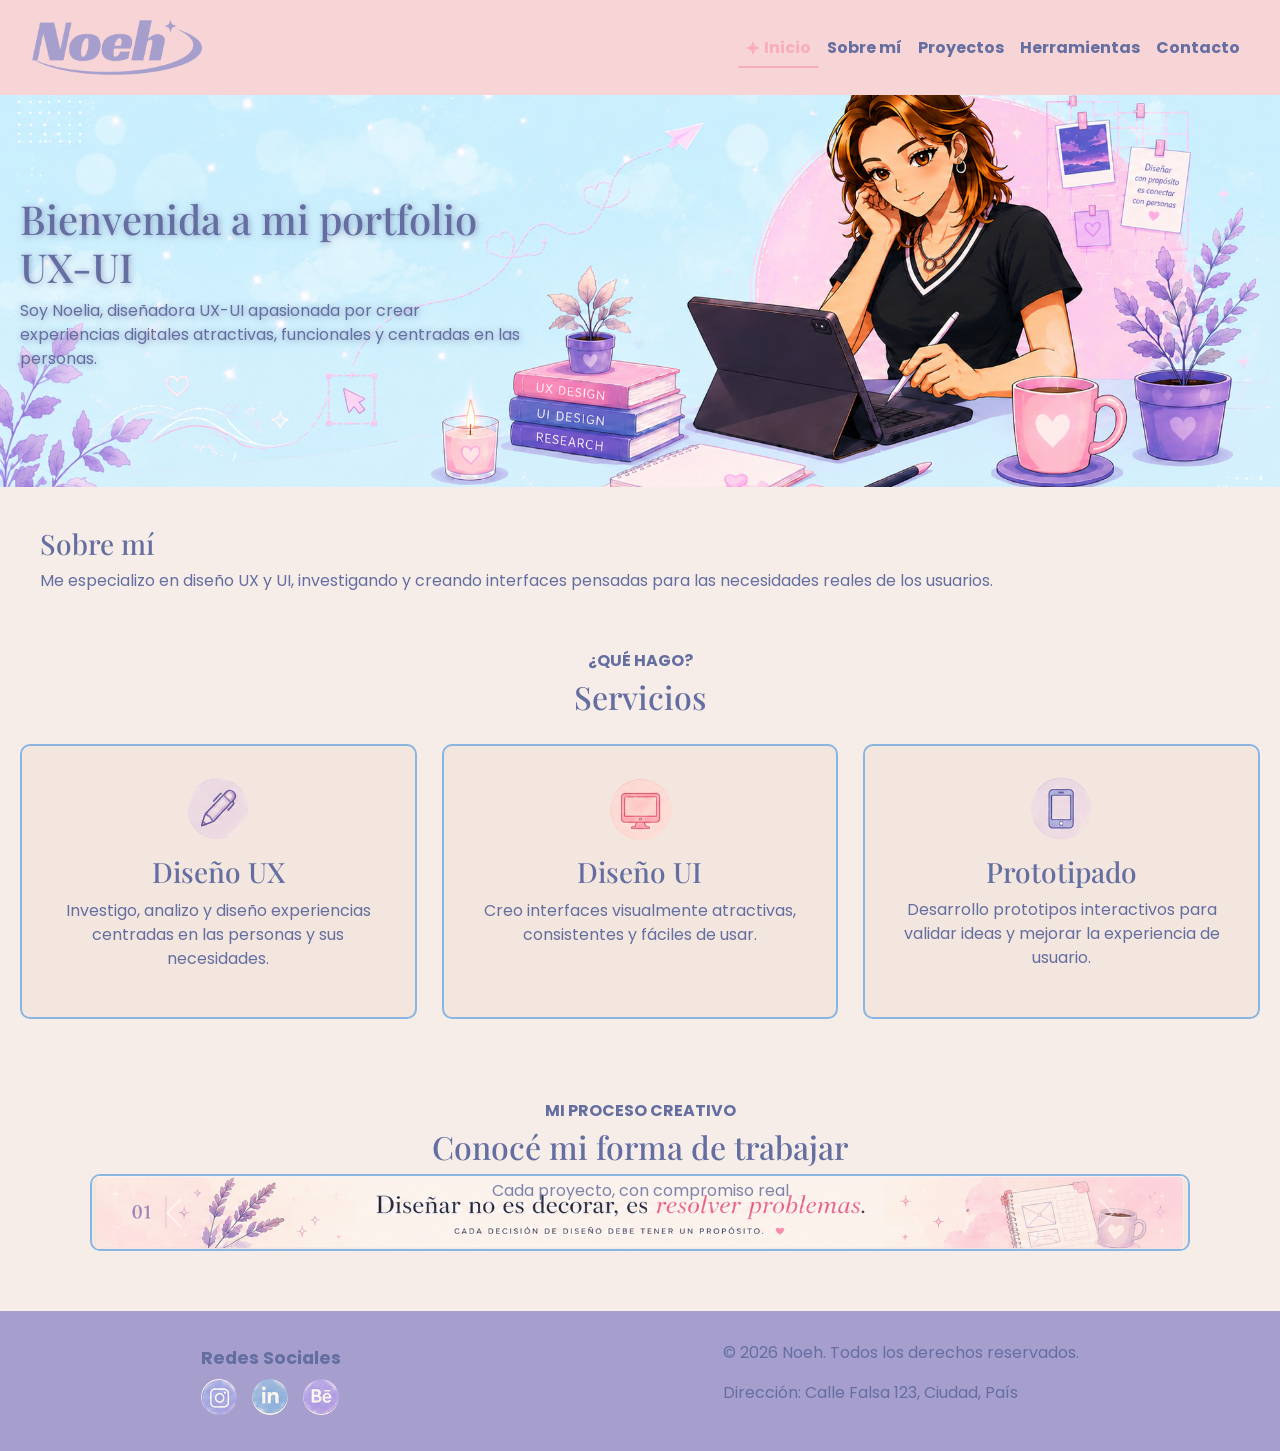
==== commit 3814dfef: "fix: elimina mixin duplicado en _mixins.scss y bloque huerfano en _nav.scss" ====
--- a/index.html
+++ b/index.html
@@ -3,7 +3,9 @@
 <head>
   <meta charset="UTF-8" />
   <meta name="viewport" content="width=device-width, initial-scale=1.0" />
-  <title>Noeh | Portfolio UX-UI</title>
+  <title>Portfolio UX-UI de Noelia Arcidiacono | Diseñadora en Argentina</title>
+  <meta name="description" content="Portfolio de Noelia Arcidiacono, diseñadora UX-UI especializada en experiencias digitales centradas en el usuario. Descubrí sus proyectos, herramientas y servicios de diseño." />
+  <meta name="keywords" content="diseño UX UI, portfolio diseñadora, diseño de experiencia de usuario, diseño de interfaces, UX UI Argentina" />
 
   <link rel="preconnect" href="https://fonts.googleapis.com">
   <link rel="preconnect" href="https://fonts.gstatic.com" crossorigin>
@@ -64,19 +66,19 @@
       <div class="lista">
 
         <article class="card" tabindex="0">
-          <img src="assets/images/disenioux.png" alt="Ícono Diseño UX" />
+          <img src="assets/images/logo-de-disenioux.png" alt="Ícono Diseño UX" />
           <h3>Diseño UX</h3>
           <p>Investigo, analizo y diseño experiencias centradas en las personas y sus necesidades.</p>
         </article>
 
         <article class="card" tabindex="0">
-          <img src="assets/images/disenioui.png" alt="Ícono Diseño UI" />
+          <img src="assets/images/logo-de-disenioui.png" alt="Ícono Diseño UI" />
           <h3>Diseño UI</h3>
           <p>Creo interfaces visualmente atractivas, consistentes y fáciles de usar.</p>
         </article>
 
         <article class="card" tabindex="0">
-          <img src="assets/images/prototipado.png" alt="Ícono Prototipado" />
+          <img src="assets/images/logo-disenio-prototipado.png" alt="Ícono Prototipado" />
           <h3>Prototipado</h3>
           <p>Desarrollo prototipos interactivos para validar ideas y mejorar la experiencia de usuario.</p>
         </article>
@@ -103,7 +105,7 @@
 
         <div class="carousel-inner">
           <div class="carousel-item active">
-            <img src="assets/images/banner1.png" alt="Cada proyecto, con compromiso real" />
+            <img src="assets/images/diseniar-es-un-proceso.png" alt="Cada proyecto, con compromiso real" />
             <div class="carousel-caption d-none d-md-block">
               <p>Cada proyecto, con compromiso real</p>
 
@@ -111,43 +113,43 @@
             </div>
           </div>
           <div class="carousel-item">
-            <img src="assets/images/banner2.png" alt="Diseño prolijo, pensado al detalle" />
+            <img src="assets/images/crear-mejores-interfaces.png" alt="Diseño prolijo, pensado al detalle" />
             <div class="carousel-caption d-none d-md-block">
               <p>Diseño prolijo, pensado al detalle</p> 
             </div>
           </div>
           <div class="carousel-item">
-            <img src="assets/images/banner3.png" alt="Procesos eficientes, resultados claros" />
+            <img src="assets/images/detalles-que-comunican-emocion.png" alt="Procesos eficientes, resultados claros" />
             <div class="carousel-caption d-none d-md-block">
               <p>Procesos eficientes, resultados claros</p>
             </div>
           </div>
           <div class="carousel-item">
-            <img src="assets/images/banner4.png" alt="Investigación antes que suposición" />
+            <img src="assets/images/comienzo-de-la-creatividad.png" alt="Investigación antes que suposición" />
             <div class="carousel-caption d-none d-md-block">
               <p>Investigación antes que suposición</p>
             </div>
           </div>
           <div class="carousel-item">
-            <img src="assets/images/banner5.png" alt="Cada pantalla, con un propósito" />
+            <img src="assets/images/diseniar-con-proposito.png" alt="Cada pantalla, con un propósito" />
             <div class="carousel-caption d-none d-md-block">
               <p>Cada pantalla, con un propósito</p>
             </div>
           </div>
           <div class="carousel-item">
-            <img src="assets/images/banner6.png" alt="Escucho antes de diseñar" />
+            <img src="assets/images/ideas-que-evolucionan.png" alt="Escucho antes de diseñar" />
             <div class="carousel-caption d-none d-md-block">
               <p>Escucho antes de diseñar</p>
             </div>
           </div>
           <div class="carousel-item">
-            <img src="assets/images/banner7.png" alt="Iteración constante, mejora continua" />
+            <img src="assets/images/disenio-simple-util-memorable.png" alt="Iteración constante, mejora continua" />
             <div class="carousel-caption d-none d-md-block">
               <p>Iteración constante, mejora continua</p>
             </div>
           </div>
           <div class="carousel-item">
-            <img src="assets/images/banner8.png" alt="Comprometida con cada entrega" />
+            <img src="assets/images/agradecimientos.png" alt="Comprometida con cada entrega" />
             <div class="carousel-caption d-none d-md-block">
               <p>Comprometida con cada entrega</p>
             </div>
--- a/css/style.css
+++ b/css/style.css
@@ -99,7 +99,7 @@
   width: 14px;
   height: 14px;
   margin-right: 4px;
-  background-image: url("../../assets/images/destello.png");
+  background-image: url("../assets/images/destello.png");
   background-size: contain;
   background-repeat: no-repeat;
   vertical-align: middle;
@@ -115,35 +115,6 @@
   border-radius: 2px;
 }
 
-&:hover {
-  color: #a69fce !important;
-}
-
-&.active {
-  color: #f7adba !important;
-}
-&.active::before {
-  content: "";
-  display: inline-block;
-  width: 14px;
-  height: 14px;
-  margin-right: 4px;
-  background-image: url("../assets/images/destello.png");
-  background-size: contain;
-  background-repeat: no-repeat;
-  vertical-align: middle;
-}
-&.active::after {
-  content: "";
-  position: absolute;
-  left: 0;
-  bottom: 0;
-  width: 100%;
-  height: 2px;
-  background-color: #f7adba;
-  border-radius: 2px;
-}
-
 footer {
   display: flex;
   justify-content: space-around;
@@ -319,7 +290,7 @@
 }
 
 .hero-imagen {
-  background-image: url("../assets/images/heroceleste.png");
+  background-image: url("../assets/images/ilustracion-hero-noelia-trabajando.png");
   background-size: cover;
   background-position: center;
   background-repeat: no-repeat;
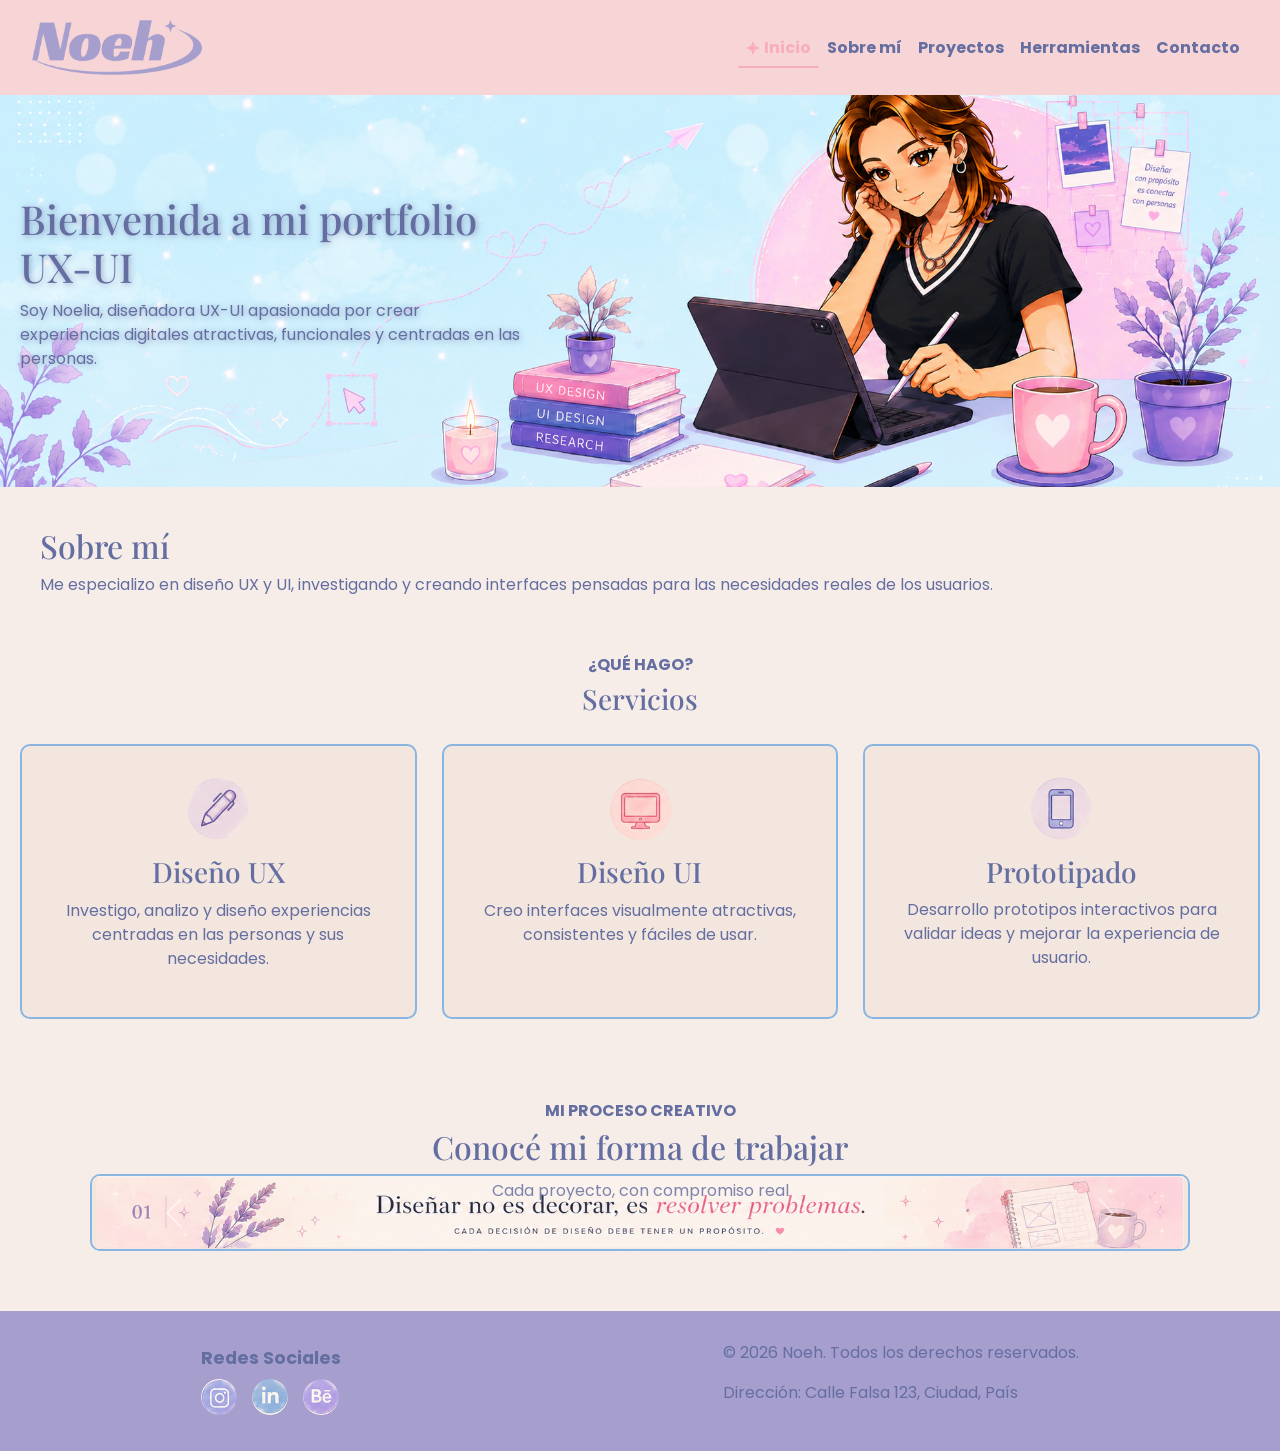
==== commit c984e650: "docs: agrega link del sitio desplegado en Netlify al README" ====
--- a/index.html
+++ b/index.html
@@ -55,13 +55,13 @@
   <main>
 
     <article>
-      <h3>Sobre mí</h3>
+      <h2>Sobre mí</h2>
       <p>Me especializo en diseño UX y UI, investigando y creando interfaces pensadas para las necesidades reales de los usuarios.</p>
     </article>
 
     <section class="seccion-centrada">
       <p class="etiqueta">¿QUÉ HAGO?</p>
-      <h2>Servicios</h2>
+      <h3>Servicios</h3>
 
       <div class="lista">
 
